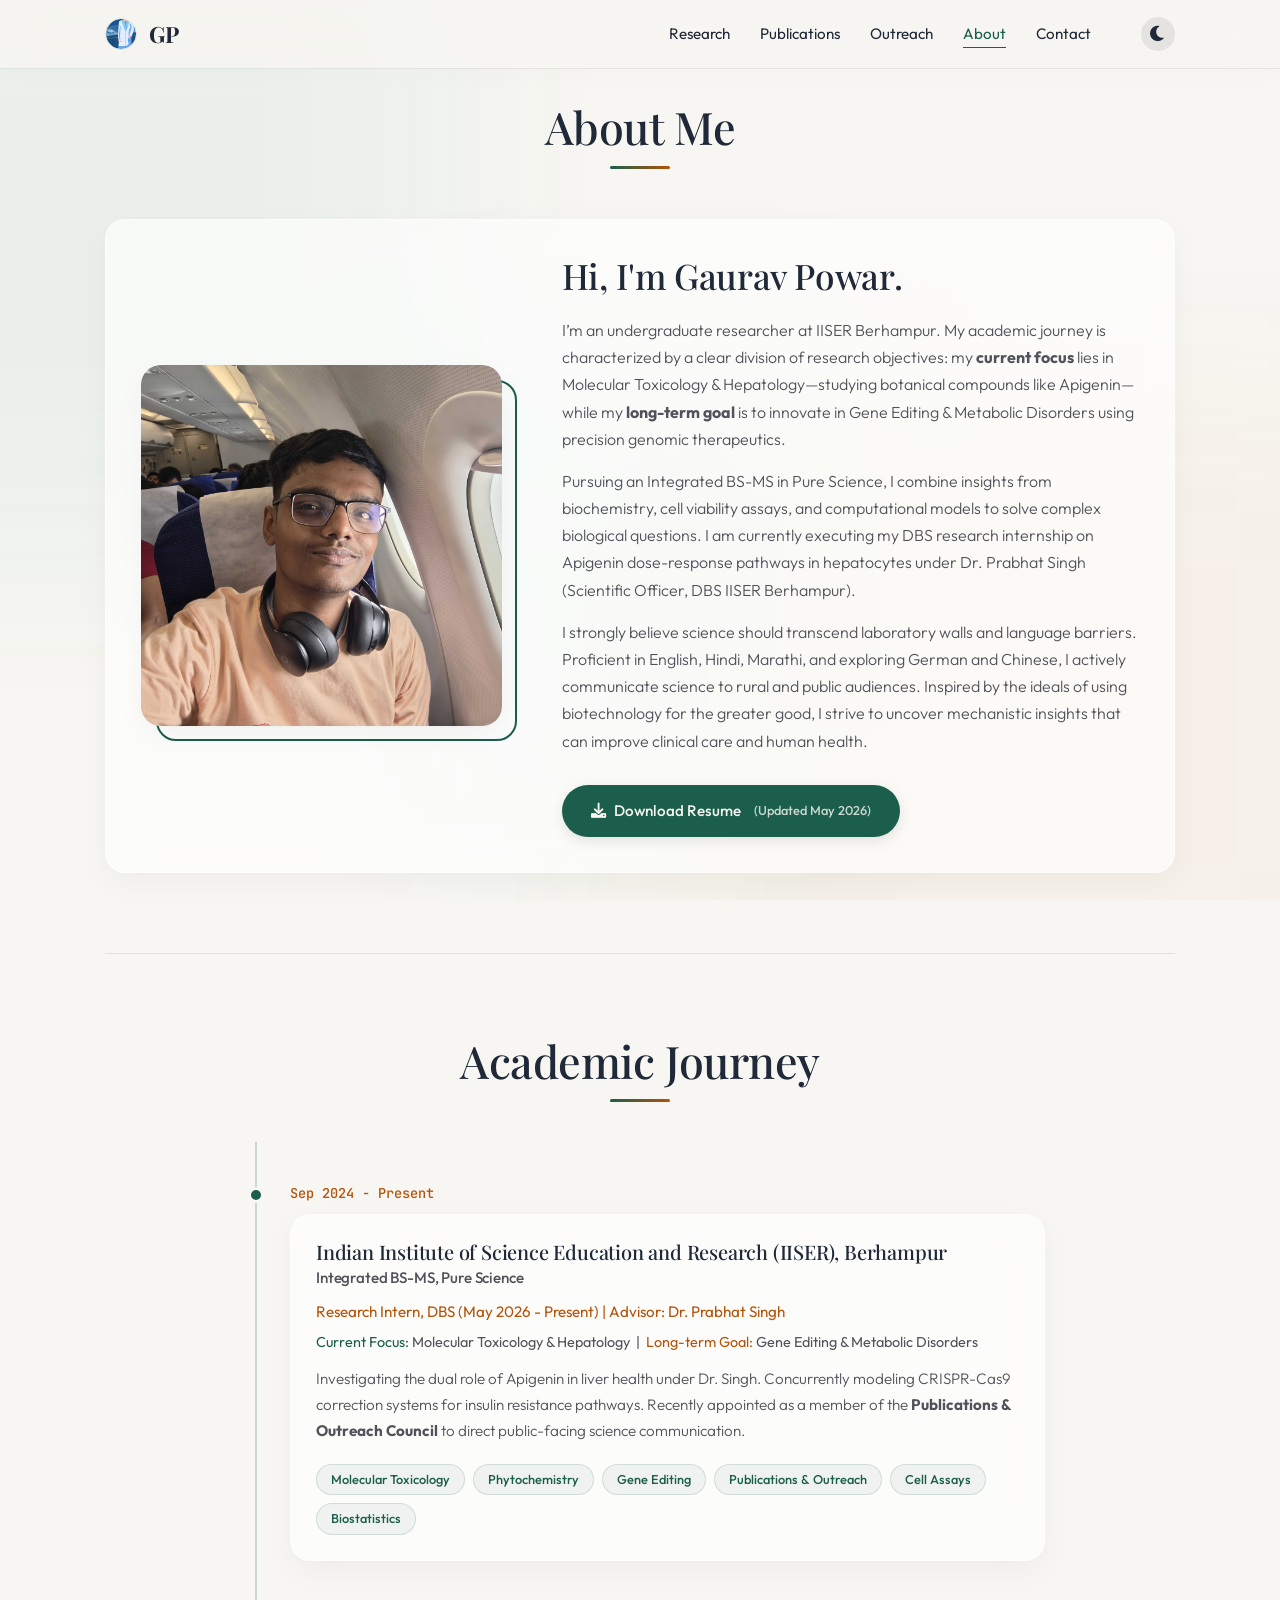
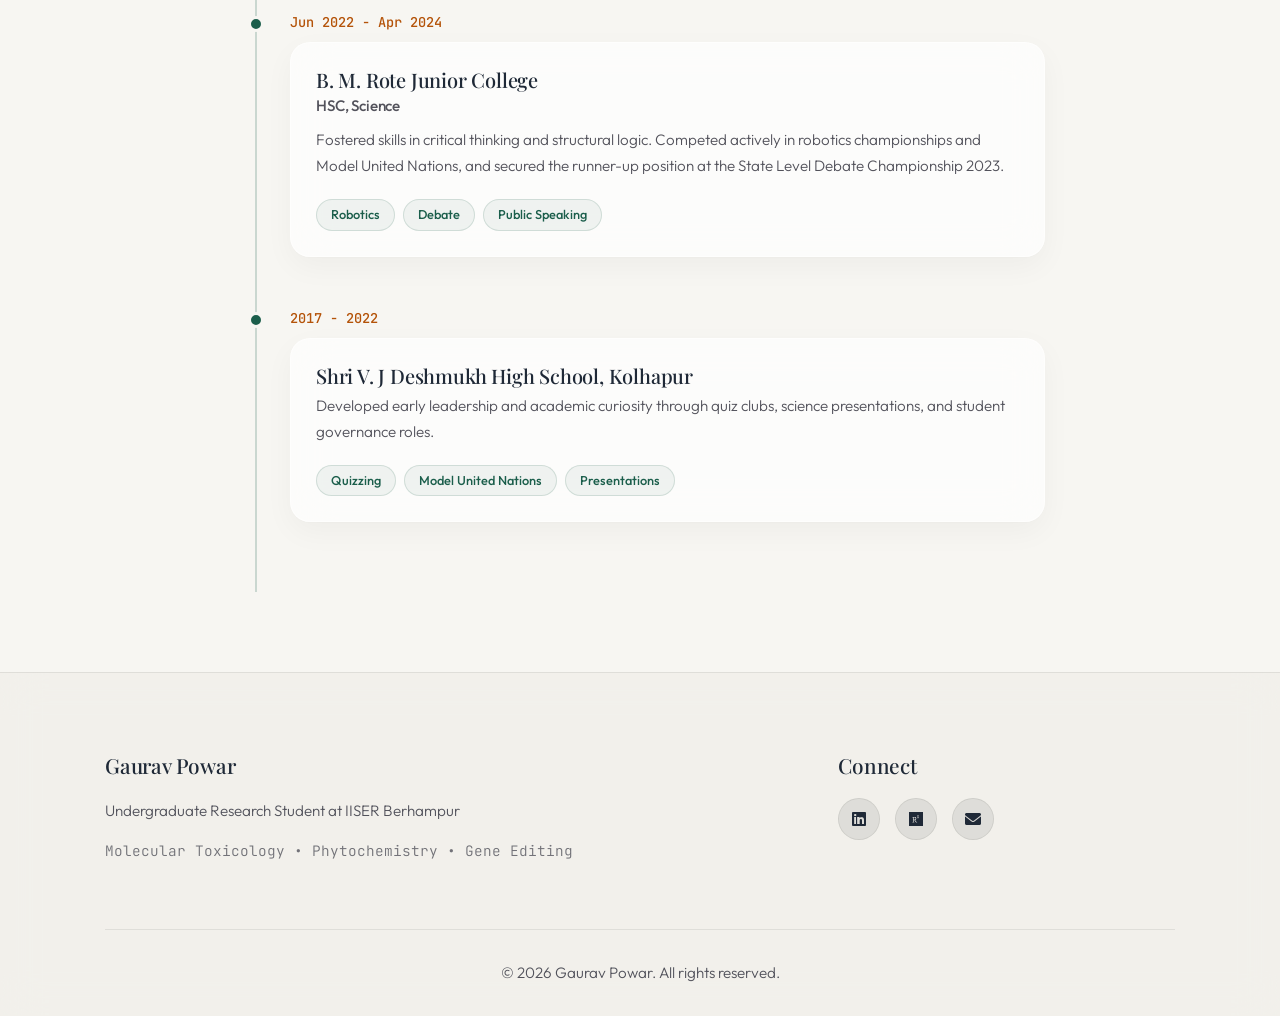
==== about.html @ 56e64899 "Initial commit: Rebranded portfolio website with Molecular Toxicology & Gene Editing focus" ====
<!DOCTYPE html>
<html lang="en">
<head>
    <meta charset="UTF-8">
    <meta name="viewport" content="width=device-width, initial-scale=1.0">
    <title>About | Gaurav Powar</title>
    <link rel="stylesheet" href="css/style.css">
    <link rel="icon" href="img/favicon.png" type="image/png">
    <link rel="stylesheet" href="https://cdnjs.cloudflare.com/ajax/libs/font-awesome/6.0.0/css/all.min.css">
</head>
<body>
    <!-- Background Mesh Gradient -->
    <div class="bg-mesh">
        <div class="blob"></div>
    </div>

    <div id="navbar-placeholder"></div>

    <section class="about-section">
        <div class="container">
            <h1 class="page-title">About Me</h1>
            
            <div class="about-content glass-card">
                <div class="about-image">
                    <img src="img/profile.jpg" alt="Gaurav Powar">
                </div>
                <div class="about-text">
                    <h2>Hi, I'm Gaurav Powar.</h2>
                    <p>I’m an undergraduate researcher at IISER Berhampur. My academic journey is characterized by a clear division of research objectives: my <strong>current focus</strong> lies in Molecular Toxicology &amp; Hepatology—studying botanical compounds like Apigenin—while my <strong>long-term goal</strong> is to innovate in Gene Editing &amp; Metabolic Disorders using precision genomic therapeutics.</p>
                    
                    <p>Pursuing an Integrated BS-MS in Pure Science, I combine insights from biochemistry, cell viability assays, and computational models to solve complex biological questions. I am currently executing my DBS research internship on Apigenin dose-response pathways in hepatocytes under Dr. Prabhat Singh (Scientific Officer, DBS IISER Berhampur).</p>

                    <p>I strongly believe science should transcend laboratory walls and language barriers. Proficient in English, Hindi, Marathi, and exploring German and Chinese, I actively communicate science to rural and public audiences. Inspired by the ideals of using biotechnology for the greater good, I strive to uncover mechanistic insights that can improve clinical care and human health.</p>

                    <div class="download-resume">
                        <a href="docs/CV.pdf" class="btn primary-btn" download><i class="fas fa-download"></i> Download Resume <span style="font-size: 0.8rem; opacity: 0.8; margin-left: 5px;">(Updated May 2026)</span></a>
                    </div>
                </div>
            </div>

            <div class="section-divider"></div>

            <div class="timeline-container">
                <h2 class="page-title" style="margin-bottom: 40px; border-bottom: none;">Academic Journey</h2>
                <div class="timeline">
                    <div class="timeline-item">
                        <div class="timeline-dot"></div>
                        <div class="timeline-date">Sep 2024 - Present</div>
                        <div class="timeline-content glass-card">
                            <h3>Indian Institute of Science Education and Research (IISER), Berhampur</h3>
                            <h4>Integrated BS-MS, Pure Science</h4>
                            <p style="font-weight: 400; color: var(--accent-color); margin-bottom: 5px;">Research Intern, DBS (May 2026 - Present) | Advisor: Dr. Prabhat Singh</p>
                            <p style="font-size: 0.9rem; margin-bottom: 12px; font-weight: 400; color: var(--text-light);">
                                <span style="color: var(--primary-color);">Current Focus:</span> Molecular Toxicology &amp; Hepatology &nbsp;|&nbsp; 
                                <span style="color: var(--accent-color);">Long-term Goal:</span> Gene Editing &amp; Metabolic Disorders
                            </p>
                            <p>Investigating the dual role of Apigenin in liver health under Dr. Singh. Concurrently modeling CRISPR-Cas9 correction systems for insulin resistance pathways. Recently appointed as a member of the <strong>Publications &amp; Outreach Council</strong> to direct public-facing science communication.</p>
                            <div class="skills-tags">
                                <span>Molecular Toxicology</span>
                                <span>Phytochemistry</span>
                                <span>Gene Editing</span>
                                <span>Publications &amp; Outreach</span>
                                <span>Cell Assays</span>
                                <span>Biostatistics</span>
                            </div>
                        </div>
                    </div>
                    
                    <div class="timeline-item">
                        <div class="timeline-dot"></div>
                        <div class="timeline-date">Jun 2022 - Apr 2024</div>
                        <div class="timeline-content glass-card">
                            <h3>B. M. Rote Junior College</h3>
                            <h4>HSC, Science</h4>
                            <p>Fostered skills in critical thinking and structural logic. Competed actively in robotics championships and Model United Nations, and secured the runner-up position at the State Level Debate Championship 2023.</p>
                            <div class="skills-tags">
                                <span>Robotics</span>
                                <span>Debate</span>
                                <span>Public Speaking</span>
                            </div>
                        </div>
                    </div>
                    
                    <div class="timeline-item">
                        <div class="timeline-dot"></div>
                        <div class="timeline-date">2017 - 2022</div>
                        <div class="timeline-content glass-card">
                            <h3>Shri V. J Deshmukh High School, Kolhapur</h3>
                            <p>Developed early leadership and academic curiosity through quiz clubs, science presentations, and student governance roles.</p>
                            <div class="skills-tags">
                                <span>Quizzing</span>
                                <span>Model United Nations</span>
                                <span>Presentations</span>
                            </div>
                        </div>
                    </div>
                </div>
            </div>
        </div>
    </section>

    <div id="footer-placeholder"></div>
    <script src="js/script.js"></script>
</body>
</html>
---- css/style.css ----
/* 
  style.css - Complete Rebranded Stylesheet
  Theme: Bio-Mechanistic Glassmorphism
  Palette: Botanical Emerald Green & Cellular Copper/Amber
*/

@import url('https://fonts.googleapis.com/css2?family=Outfit:wght@300;400;500;600;700&family=Playfair+Display:ital,wght@0,400;0,500;0,600;0,700;1,400&family=JetBrains+Mono:wght@400;500&display=swap');

:root {
    /* 1. Global Typography */
    --font-sans: 'Outfit', sans-serif;
    --font-serif: 'Playfair Display', serif;
    --font-mono: 'JetBrains Mono', monospace;

    /* 2. Light Theme Variables (Default) */
    --bg-color: #f7f6f2;
    --text-color: #1f2937;
    --text-light: #52525b;
    --card-bg: rgba(255, 255, 255, 0.65);
    --card-border: rgba(255, 255, 255, 0.5);
    --header-bg: rgba(247, 246, 242, 0.8);
    --footer-bg: rgba(240, 238, 233, 0.7);
    --border-color: rgba(0, 0, 0, 0.08);
    --box-shadow: 0 10px 30px rgba(0, 0, 0, 0.04), 0 1px 3px rgba(0, 0, 0, 0.02);
    --box-shadow-hover: 0 20px 40px rgba(0, 0, 0, 0.08), 0 1px 5px rgba(0, 0, 0, 0.03);
    
    /* Branding Colors (Botanical Sage/Emerald & Warm Amber/Copper) */
    --primary-color: #1b5e4b;       /* Forest Sage */
    --primary-light: #2c8c6f;       /* Light Emerald */
    --accent-color: #b45309;        /* Warm Copper/Amber */
    --accent-light: #d97706;        /* Bright Amber */
    
    --timeline-line: rgba(27, 94, 75, 0.2);
    --skill-tag-bg: rgba(27, 94, 75, 0.06);
    --skill-tag-text: #1b5e4b;
    --skill-tag-border: rgba(27, 94, 75, 0.15);

    /* Background Mesh Blobs */
    --mesh-color-1: rgba(44, 140, 111, 0.08);
    --mesh-color-2: rgba(217, 119, 6, 0.06);
    --mesh-color-3: rgba(6, 182, 212, 0.05);

    --transition-speed: 0.5s;
    --transition: all 0.4s cubic-bezier(0.25, 0.8, 0.25, 1);
}

[data-theme="dark"] {
    /* 3. Dark Theme Variables */
    --bg-color: #08090c;
    --text-color: #f3f4f6;
    --text-light: #a1a1aa;
    --card-bg: rgba(13, 16, 23, 0.65);
    --card-border: rgba(255, 255, 255, 0.05);
    --header-bg: rgba(8, 9, 12, 0.8);
    --footer-bg: rgba(5, 6, 8, 0.7);
    --border-color: rgba(255, 255, 255, 0.06);
    --box-shadow: 0 10px 40px rgba(0, 0, 0, 0.5), inset 0 1px 0 rgba(255, 255, 255, 0.03);
    --box-shadow-hover: 0 20px 50px rgba(0, 0, 0, 0.7), inset 0 1px 0 rgba(255, 255, 255, 0.05);

    /* Branding Colors */
    --primary-color: #56ab91;       /* Vibrant Emerald */
    --primary-light: #7cd3bd;       /* Pale Emerald */
    --accent-color: #f59e0b;        /* Bright Amber */
    --accent-light: #fcd34d;        /* Golden Honey */

    --timeline-line: rgba(86, 171, 145, 0.25);
    --skill-tag-bg: rgba(86, 171, 145, 0.12);
    --skill-tag-text: #7cd3bd;
    --skill-tag-border: rgba(86, 171, 145, 0.3);

    /* Background Mesh Blobs */
    --mesh-color-1: rgba(86, 171, 145, 0.14);
    --mesh-color-2: rgba(245, 158, 11, 0.09);
    --mesh-color-3: rgba(6, 182, 212, 0.07);
}

/* Reset and Global Styles */
* { 
    margin: 0; 
    padding: 0; 
    box-sizing: border-box; 
}

body { 
    font-family: var(--font-sans); 
    line-height: 1.7; 
    color: var(--text-color); 
    background-color: var(--bg-color); 
    transition: background-color var(--transition-speed) ease, color var(--transition-speed) ease;
    overflow-x: hidden;
    -webkit-font-smoothing: antialiased;
}

.container { 
    width: 90%; 
    max-width: 1100px; 
    margin: 0 auto; 
    padding: 0 15px; 
    position: relative;
    z-index: 10;
}

h1, h2, h3, h4, h5, h6 { 
    font-family: var(--font-serif);
    font-weight: 500; 
    line-height: 1.2; 
    margin-bottom: 15px; 
    color: var(--text-color);
    letter-spacing: -0.01em;
}

p { 
    margin-bottom: 15px; 
    color: var(--text-light); 
    font-weight: 300;
}

a { 
    text-decoration: none; 
    color: var(--primary-color); 
    transition: var(--transition); 
}

a:hover { 
    color: var(--accent-color); 
}

ul { 
    list-style: none; 
}

img { 
    max-width: 100%; 
    height: auto; 
    display: block; 
}

section { 
    padding: 100px 0 80px; 
    position: relative;
}

/* Background Mesh Gradients */
.bg-mesh {
    position: fixed;
    top: 0; 
    left: 0; 
    right: 0; 
    bottom: 0;
    z-index: 1;
    overflow: hidden;
    pointer-events: none;
}

.bg-mesh::before, .bg-mesh::after, .bg-mesh .blob {
    content: '';
    position: absolute;
    filter: blur(100px);
    opacity: 0.7;
    animation: floatBlobs 24s infinite ease-in-out alternate;
    transition: background-color var(--transition-speed) ease;
}

.bg-mesh::before {
    top: -10%; 
    left: -15%;
    width: 50vw; 
    height: 50vw;
    background: var(--mesh-color-1);
    animation-delay: 0s;
}

.bg-mesh::after {
    bottom: -15%; 
    right: -10%;
    width: 60vw; 
    height: 50vw;
    background: var(--mesh-color-2);
    animation-delay: -6s;
}

.bg-mesh .blob {
    top: 35%; 
    left: 30%;
    width: 40vw; 
    height: 40vw;
    background: var(--mesh-color-3);
    animation-delay: -12s;
}

@keyframes floatBlobs {
    0% { transform: translate(0, 0) scale(1); }
    33% { transform: translate(6%, 12%) scale(1.15); }
    66% { transform: translate(-6%, 6%) scale(0.9); }
    100% { transform: translate(0, -12%) scale(1); }
}

/* Glassmorphism Cards */
.glass-card {
    background: var(--card-bg);
    backdrop-filter: blur(20px);
    -webkit-backdrop-filter: blur(20px);
    border: 1px solid var(--card-border);
    border-radius: 20px;
    box-shadow: var(--box-shadow);
    transition: var(--transition);
    padding: 35px;
    position: relative;
    overflow: hidden;
}

.glass-card:hover {
    transform: translateY(-5px);
    box-shadow: var(--box-shadow-hover);
    border-color: rgba(var(--primary-color), 0.2);
}

/* Buttons */
.btn { 
    display: inline-flex; 
    align-items: center;
    gap: 8px;
    padding: 12px 28px; 
    border-radius: 30px; 
    font-family: var(--font-sans);
    font-weight: 500; 
    font-size: 0.95rem;
    text-align: center; 
    cursor: pointer; 
    transition: var(--transition); 
    border: 1px solid transparent; 
}

.primary-btn { 
    background-color: var(--primary-color); 
    color: var(--bg-color) !important; 
    box-shadow: 0 4px 14px rgba(0, 0, 0, 0.1);
}

.primary-btn:hover { 
    background-color: var(--primary-light); 
    transform: translateY(-2px);
    box-shadow: 0 6px 20px rgba(0, 0, 0, 0.15);
}

.secondary-btn { 
    background-color: transparent; 
    border: 1.5px solid var(--primary-color); 
    color: var(--primary-color) !important; 
}

.secondary-btn:hover { 
    background-color: var(--primary-color); 
    color: var(--bg-color) !important; 
    transform: translateY(-2px);
}

/* Page Titles */
.page-title { 
    font-size: 2.8rem; 
    text-align: center; 
    margin-bottom: 50px; 
    position: relative; 
    padding-bottom: 15px; 
    font-family: var(--font-serif);
}

.page-title::after { 
    content: ''; 
    position: absolute; 
    width: 60px; 
    height: 3px; 
    background: linear-gradient(90deg, var(--primary-color), var(--accent-color)); 
    bottom: 0; 
    left: 50%; 
    transform: translateX(-50%); 
    border-radius: 3px;
}

/* Navbar */
.navbar { 
    position: fixed; 
    top: 0; 
    left: 0; 
    width: 100%; 
    background: var(--header-bg); 
    backdrop-filter: blur(20px);
    -webkit-backdrop-filter: blur(20px);
    border-bottom: 1px solid var(--border-color);
    box-shadow: 0 4px 30px rgba(0, 0, 0, 0.02); 
    z-index: 1000; 
    padding: 15px 0; 
    transition: background-color var(--transition-speed) ease, border-color var(--transition-speed) ease; 
}

.navbar .container { 
    display: flex; 
    justify-content: space-between; 
    align-items: center; 
}

.logo { 
    font-size: 1.4rem; 
    font-weight: 700; 
    font-family: var(--font-serif);
}

.logo a { 
    display: flex; 
    align-items: center; 
    gap: 12px; 
    color: var(--text-color); 
}

.logo img { 
    height: 32px; 
    width: auto; 
    border-radius: 50%; 
    border: 1px solid var(--border-color);
}

.nav-menu { 
    display: flex; 
    align-items: center; 
}

.nav-menu li { 
    margin-left: 30px; 
}

.nav-menu a { 
    color: var(--text-color); 
    font-weight: 400; 
    font-size: 0.95rem;
    position: relative; 
    padding: 5px 0;
}

.nav-menu a::after {
    content: '';
    position: absolute;
    width: 0;
    height: 1.5px;
    bottom: 0;
    left: 0;
    background-color: var(--primary-color);
    transition: width 0.3s ease;
}

.nav-menu a.active, .nav-menu a:hover { 
    color: var(--primary-color); 
}

.nav-menu a.active::after, .nav-menu a:hover::after {
    width: 100%;
}

.nav-toggle { 
    display: none; 
    cursor: pointer; 
}

.nav-toggle span { 
    display: block; 
    width: 25px; 
    height: 2px; 
    background-color: var(--text-color); 
    margin: 5px 0; 
    transition: var(--transition); 
}

.theme-toggle-btn { 
    background: none; 
    border: none; 
    color: var(--text-color); 
    cursor: pointer; 
    font-size: 1.1rem; 
    margin-left: 20px; 
    padding: 8px; 
    border-radius: 50%;
    background-color: var(--border-color);
    transition: var(--transition); 
    display: flex; 
    align-items: center; 
    justify-content: center; 
}

.theme-toggle-btn:hover { 
    color: var(--primary-color); 
    transform: rotate(15deg) scale(1.1); 
    background-color: rgba(255, 255, 255, 0.15);
}

/* Hero Section */
.hero { 
    height: 100vh; 
    display: flex; 
    align-items: center; 
    position: relative;
    padding-top: 80px;
}

.hero-content {
    max-width: 800px;
    margin: 0 auto;
    text-align: center;
}

.hero-tag {
    font-family: var(--font-mono);
    text-transform: uppercase; 
    letter-spacing: 0.15em; 
    margin-bottom: 20px; 
    font-size: 0.85rem;
    font-weight: 500;
    color: var(--primary-color);
    background: var(--skill-tag-bg);
    padding: 6px 16px;
    border-radius: 20px;
    display: inline-block;
    border: 1px solid var(--skill-tag-border);
}

.hero h1 { 
    font-size: 4.2rem; 
    margin-bottom: 15px; 
    font-weight: 600;
    letter-spacing: -0.03em;
    background: linear-gradient(135deg, var(--text-color) 40%, var(--primary-color));
    -webkit-background-clip: text;
    -webkit-text-fill-color: transparent;
}

.hero h2 { 
    font-size: 1.8rem; 
    margin-bottom: 25px; 
    font-family: var(--font-sans);
    color: var(--accent-color); 
    font-weight: 400;
}

.hero p { 
    font-size: 1.15rem; 
    margin-bottom: 35px; 
    max-width: 650px; 
    margin-left: auto; 
    margin-right: auto; 
    color: var(--text-light); 
}

.hero-buttons {
    display: flex;
    justify-content: center;
    gap: 15px;
}

/* Highlights cards on home */
.highlights {
    padding-top: 40px;
}

.cards { 
    display: grid; 
    grid-template-columns: repeat(auto-fit, minmax(300px, 1fr)); 
    gap: 30px; 
    margin-top: 40px; 
}

.card { 
    text-align: center; 
}

.card i { 
    font-size: 2.3rem; 
    color: var(--primary-color); 
    margin-bottom: 20px; 
    transition: var(--transition);
}

.card:hover i {
    color: var(--accent-color);
    transform: scale(1.1);
}

.card h3 { 
    font-size: 1.4rem; 
    margin-bottom: 15px; 
}

.card p { 
    font-size: 0.95rem;
    margin-bottom: 20px;
}

/* About Section & Timelines */
.about-content { 
    display: grid; 
    grid-template-columns: 1fr 1.6fr; 
    gap: 60px; 
    align-items: center; 
}

.about-image {
    position: relative;
}

.about-image::before {
    content: '';
    position: absolute;
    top: 15px;
    left: 15px;
    right: -15px;
    bottom: -15px;
    border: 2.5px solid var(--primary-color);
    border-radius: 20px;
    z-index: 1;
    transition: var(--transition);
}

.about-image:hover::before {
    transform: translate(-5px, -5px);
    border-color: var(--accent-color);
}

.about-image img { 
    border-radius: 20px; 
    box-shadow: var(--box-shadow); 
    position: relative;
    z-index: 2;
}

.about-text h2 {
    font-size: 2.2rem;
    margin-bottom: 20px;
}

.download-resume {
    margin-top: 30px;
}

.section-divider { 
    width: 100%; 
    height: 1px; 
    background-color: var(--border-color); 
    margin: 80px 0; 
}

.timeline-container { 
    max-width: 850px; 
    margin: 0 auto; 
}

.timeline { 
    position: relative; 
    padding: 30px 0; 
}

.timeline::before { 
    content: ''; 
    position: absolute; 
    width: 2px; 
    background-color: var(--timeline-line); 
    top: 0; 
    bottom: 0; 
    left: 40px; 
}

.timeline-item { 
    padding: 10px 20px 20px 75px; 
    position: relative; 
    width: 100%; 
    margin-bottom: 20px; 
}

.timeline-dot { 
    position: absolute; 
    width: 16px; 
    height: 16px; 
    background-color: var(--primary-color); 
    border: 3px solid var(--bg-color);
    border-radius: 50%; 
    left: 33px; 
    top: 15px; 
    z-index: 2; 
    transition: var(--transition);
}

.timeline-item:hover .timeline-dot {
    background-color: var(--accent-color);
    transform: scale(1.2);
}

.timeline-date { 
    font-family: var(--font-mono);
    font-size: 0.85rem;
    font-weight: 500; 
    color: var(--accent-color); 
    margin-bottom: 8px; 
}

.timeline-content { 
    padding: 25px; 
}

.timeline-content h3 {
    font-size: 1.25rem;
    margin-bottom: 5px;
}

.timeline-content h4 {
    font-family: var(--font-sans);
    font-size: 0.95rem;
    color: var(--text-light);
    margin-bottom: 12px;
    font-weight: 500;
}

.timeline-content p { 
    font-size: 0.95rem;
    margin-bottom: 15px; 
}

/* Experience Block (Research page) */
.experience-item { 
    margin-bottom: 35px; 
}

.experience-header { 
    display: flex; 
    justify-content: space-between; 
    align-items: flex-start; 
    margin-bottom: 8px; 
}

.experience-header h3 {
    font-size: 1.35rem;
    margin-bottom: 0;
}

.experience-date { 
    font-family: var(--font-mono);
    font-size: 0.85rem; 
    color: var(--accent-color);
    background-color: rgba(217, 119, 6, 0.08);
    padding: 4px 12px;
    border-radius: 15px;
    font-weight: 500;
}

.experience-item h4 {
    font-family: var(--font-sans);
    font-size: 1rem;
    font-weight: 500;
    color: var(--primary-color);
    margin-bottom: 15px;
}

.experience-item p {
    font-size: 0.98rem;
}

.skills-tags { 
    display: flex; 
    flex-wrap: wrap; 
    margin-top: 20px; 
    gap: 8px; 
}

.skills-tags span { 
    background-color: var(--skill-tag-bg); 
    color: var(--skill-tag-text); 
    border: 1px solid var(--skill-tag-border);
    padding: 4px 14px; 
    border-radius: 30px; 
    font-size: 0.8rem; 
    font-weight: 500; 
    font-family: var(--font-sans);
}

/* Publications flex layout */
.projects-grid { 
    display: flex; 
    flex-direction: column; 
    gap: 35px; 
    max-width: 1000px; 
    margin: 0 auto; 
}

.project-card { 
    display: flex; 
    flex-direction: row; 
    overflow: hidden; 
    padding: 0;
}

.project-image { 
    flex: 0 0 35%; 
    position: relative; 
    min-height: 200px;
}

.project-image img { 
    width: 100%; 
    height: 100%; 
    object-fit: cover; 
    position: absolute; 
    top: 0; 
    left: 0; 
    transition: var(--transition);
}

.project-card:hover .project-image img {
    transform: scale(1.04);
}

.project-content { 
    flex: 1; 
    padding: 35px; 
    display: flex; 
    flex-direction: column; 
    justify-content: center; 
}

.project-period { 
    font-family: var(--font-mono);
    color: var(--accent-color); 
    font-size: 0.85rem; 
    font-weight: 500; 
    margin-bottom: 10px; 
}

.project-content h3 {
    font-size: 1.45rem;
    margin-bottom: 12px;
}

.project-content p {
    font-size: 0.95rem;
    margin-bottom: 20px;
}

/* Contact Details & Form */
.contact-content { 
    display: grid; 
    grid-template-columns: 1fr 1.2fr; 
    gap: 60px; 
    margin-top: 40px; 
}

.contact-info h2, .contact-form h2 {
    font-size: 1.8rem;
    margin-bottom: 25px;
}

.contact-details {
    margin-bottom: 35px;
}

.contact-item { 
    display: flex; 
    align-items: flex-start; 
    gap: 20px; 
    margin-bottom: 30px; 
}

.contact-item i { 
    font-size: 1.3rem; 
    color: var(--primary-color); 
    margin-top: 5px; 
    width: 20px;
    text-align: center;
}

.contact-item h3 { 
    margin-bottom: 5px; 
    font-size: 1.1rem; 
    font-family: var(--font-sans);
    font-weight: 500;
}

.contact-item p {
    margin-bottom: 0;
    font-size: 0.95rem;
}

.contact-info .social-links { 
    display: flex; 
    gap: 15px; 
}

.contact-info .social-links a { 
    width: 44px; 
    height: 44px; 
    background-color: var(--border-color); 
    border-radius: 50%; 
    display: flex; 
    align-items: center; 
    justify-content: center; 
    color: var(--text-color); 
    transition: var(--transition); 
    border: 1px solid var(--border-color);
}

.contact-info .social-links a:hover { 
    background-color: var(--primary-color); 
    color: var(--bg-color);
    transform: translateY(-3px);
    box-shadow: 0 5px 15px rgba(0,0,0,0.1);
}

.google-form-container {
    border-radius: 15px;
    overflow: hidden;
    border: 1px solid var(--border-color);
    box-shadow: var(--box-shadow);
}

/* Footer styling */
footer { 
    background: var(--footer-bg); 
    backdrop-filter: blur(20px);
    -webkit-backdrop-filter: blur(20px);
    color: var(--text-color); 
    padding: 80px 0 30px; 
    border-top: 1px solid var(--border-color);
    transition: background-color var(--transition-speed) ease, border-color var(--transition-speed) ease; 
}

footer h3 { 
    font-size: 1.3rem;
    font-family: var(--font-serif);
    margin-bottom: 20px;
}

footer p {
    font-size: 0.95rem;
}

.footer-content { 
    display: grid; 
    grid-template-columns: 2fr 1fr; 
    gap: 60px; 
    margin-bottom: 50px; 
}

.social-links { 
    display: flex; 
    gap: 15px; 
}

.social-links a { 
    width: 42px; 
    height: 42px; 
    background-color: var(--border-color); 
    border-radius: 50%; 
    display: flex; 
    align-items: center; 
    justify-content: center; 
    color: var(--text-color); 
    transition: var(--transition); 
    border: 1px solid var(--border-color);
}

.social-links a:hover { 
    background-color: var(--primary-color); 
    color: var(--bg-color);
    transform: translateY(-3px);
}

.copyright { 
    text-align: center; 
    padding-top: 30px; 
    border-top: 1px solid var(--border-color); 
    font-size: 0.88rem; 
    color: var(--text-light);
}

.copyright p {
    margin-bottom: 0;
    color: var(--text-light);
}

/* Responsive Rules */
@media (max-width: 992px) {
    .about-content, .contact-content { 
        grid-template-columns: 1fr; 
        gap: 40px;
    }
    .hero h1 {
        font-size: 3.2rem;
    }
}

@media (max-width: 768px) {
    section {
        padding: 80px 0 60px;
    }
    .navbar {
        padding: 10px 0;
    }
    .nav-menu { 
        position: absolute; 
        top: 68px; 
        left: 0; 
        right: 0; 
        background-color: var(--bg-color); 
        border-bottom: 1px solid var(--border-color);
        flex-direction: column; 
        align-items: center; 
        padding: 30px 0; 
        box-shadow: 0 10px 30px rgba(0,0,0,0.05); 
        display: none; 
        z-index: 999;
    }
    
    .nav-menu.active { 
        display: flex; 
    }
    
    .nav-menu li {
        margin: 15px 0;
        margin-left: 0;
    }
    
    .nav-toggle { 
        display: block; 
    }

    .nav-toggle.active span:nth-child(1) {
        transform: translateY(7px) rotate(45deg);
    }
    .nav-toggle.active span:nth-child(2) {
        opacity: 0;
    }
    .nav-toggle.active span:nth-child(3) {
        transform: translateY(-7px) rotate(-45deg);
    }
    
    .hero {
        height: auto;
        min-height: 80vh;
        padding-top: 120px;
        padding-bottom: 40px;
    }
    .hero h1 { 
        font-size: 2.5rem; 
    }
    .hero h2 { 
        font-size: 1.4rem; 
    }
    .hero p {
        font-size: 1rem;
    }
    .hero-buttons {
        flex-direction: column;
        align-items: center;
        gap: 12px;
    }
    .hero-buttons .btn {
        width: 100%;
        max-width: 280px;
    }
    .footer-content { 
        grid-template-columns: 1fr; 
        gap: 40px;
    }
    .timeline::before { 
        left: 20px; 
    }
    .timeline-item { 
        padding-left: 50px; 
    }
    .timeline-dot { 
        left: 13px; 
    }
    .project-card { 
        flex-direction: column; 
    }
    .project-image { 
        flex: none; 
        height: 220px; 
        width: 100%; 
    }
    .project-image img { 
        position: relative; 
    }
    .theme-toggle-btn { 
        margin-left: 0; 
        margin-top: 15px; 
    }
}
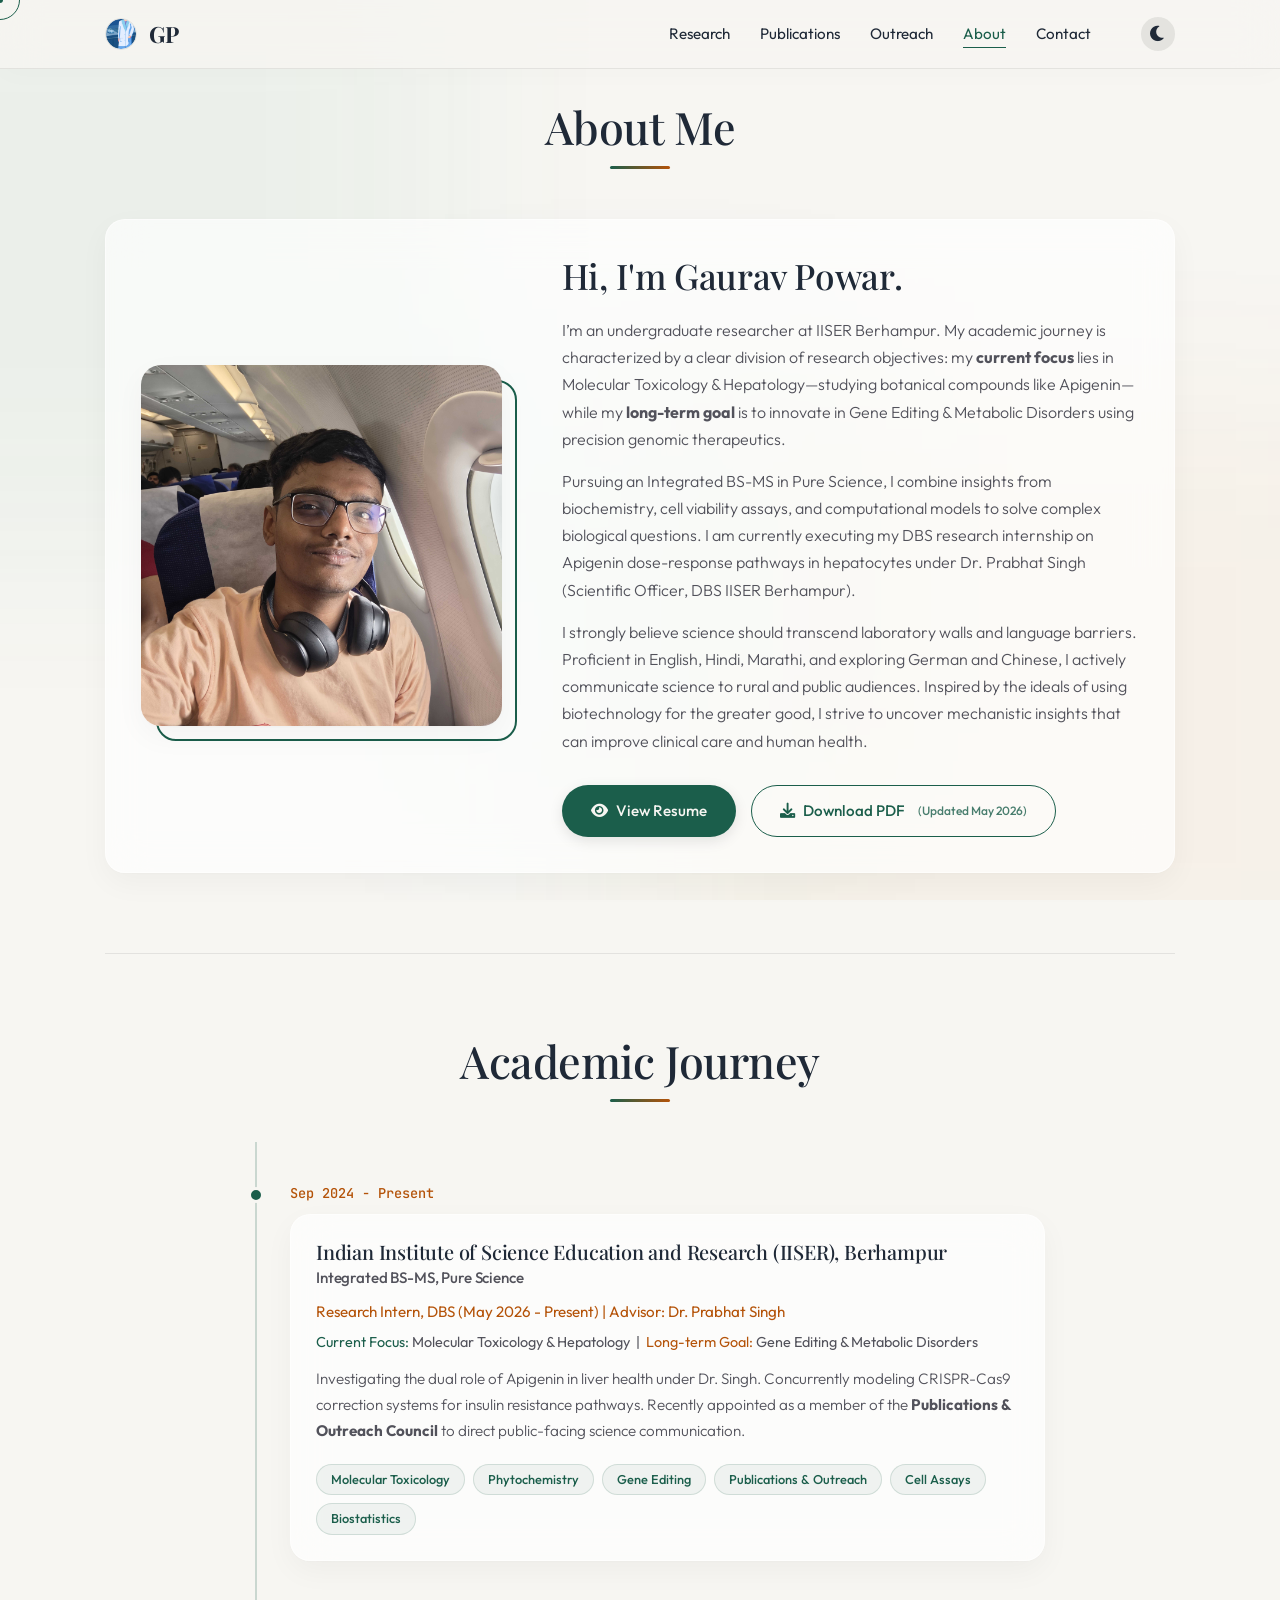
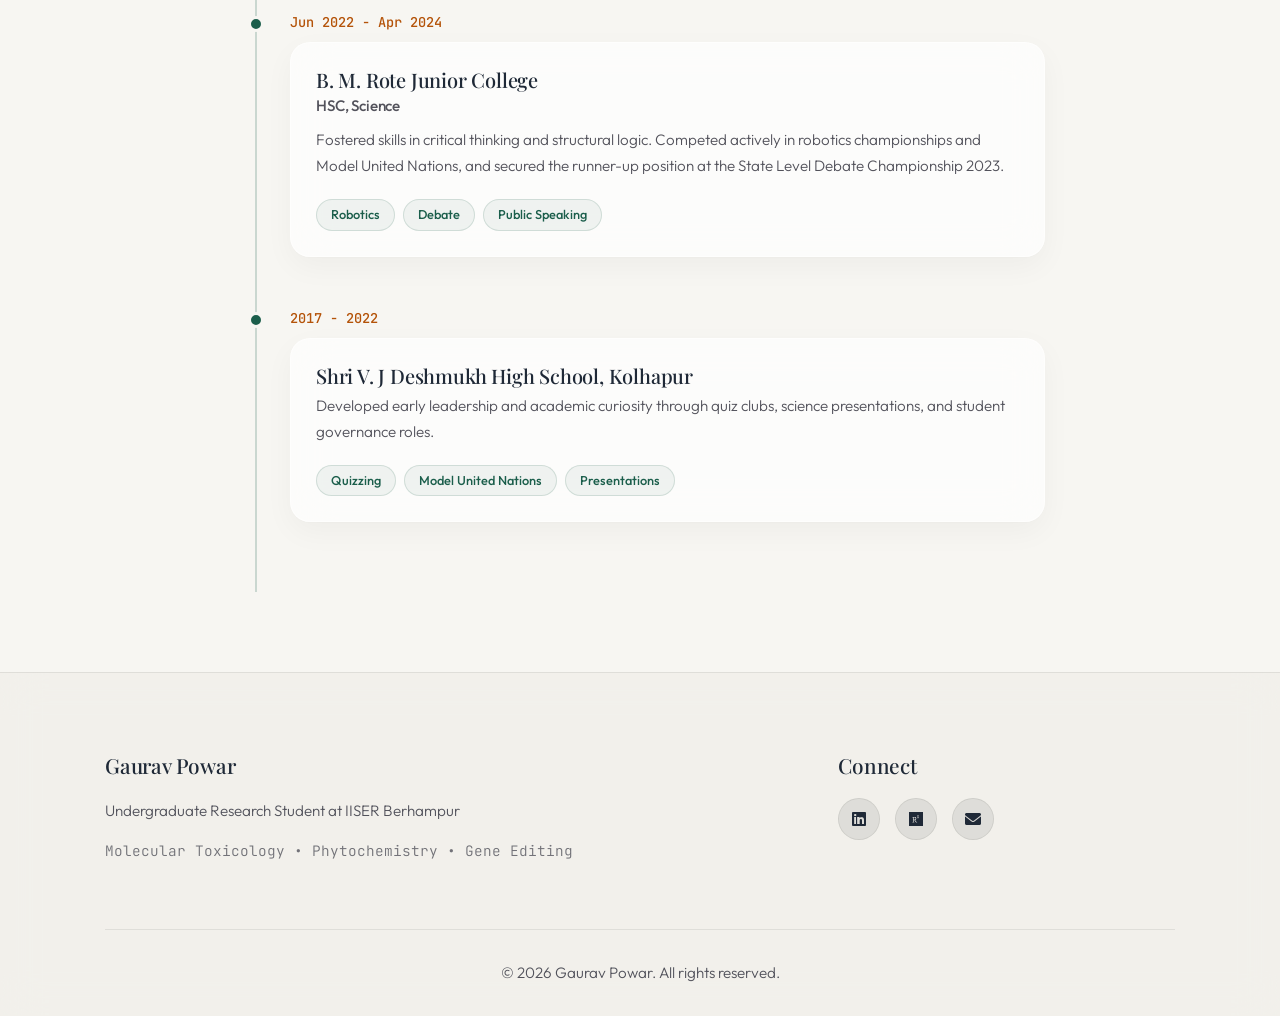
==== commit 63e59d11: "feat: Split resume button into explicit View Resume and Download PDF options" ====
--- a/about.html
+++ b/about.html
@@ -32,8 +32,9 @@
 
                     <p>I strongly believe science should transcend laboratory walls and language barriers. Proficient in English, Hindi, Marathi, and exploring German and Chinese, I actively communicate science to rural and public audiences. Inspired by the ideals of using biotechnology for the greater good, I strive to uncover mechanistic insights that can improve clinical care and human health.</p>
 
-                    <div class="download-resume">
-                        <a href="docs/CV.pdf" class="btn primary-btn" download><i class="fas fa-download"></i> Download Resume <span style="font-size: 0.8rem; opacity: 0.8; margin-left: 5px;">(Updated May 2026)</span></a>
+                    <div class="download-resume" style="display: flex; gap: 15px; flex-wrap: wrap;">
+                        <a href="docs/CV.pdf" class="btn primary-btn"><i class="fas fa-eye"></i> View Resume</a>
+                        <a href="docs/CV.pdf" class="btn secondary-btn" download><i class="fas fa-download"></i> Download PDF <span style="font-size: 0.75rem; opacity: 0.8; margin-left: 5px;">(Updated May 2026)</span></a>
                     </div>
                 </div>
             </div>
--- a/css/style.css
+++ b/css/style.css
@@ -988,4 +988,184 @@
         margin-left: 0; 
         margin-top: 15px; 
     }
+}
+
+/* ==========================================================================
+   Custom Cursor Styling (Premium Desktop Only)
+   ========================================================================== */
+.custom-cursor-dot, .custom-cursor-outline {
+    display: none;
+}
+
+@media (hover: hover) and (pointer: fine) {
+    body, a, button, select, input, textarea, .pill, .control-dot, .btn, .timeline-item, .card {
+        cursor: none !important;
+    }
+    
+    .custom-cursor-dot, .custom-cursor-outline {
+        position: fixed;
+        pointer-events: none;
+        z-index: 999999;
+        border-radius: 50%;
+        display: block;
+        transition: width 0.25s cubic-bezier(0.25, 0.8, 0.25, 1), 
+                    height 0.25s cubic-bezier(0.25, 0.8, 0.25, 1), 
+                    top 0.25s cubic-bezier(0.25, 0.8, 0.25, 1), 
+                    left 0.25s cubic-bezier(0.25, 0.8, 0.25, 1), 
+                    background-color 0.25s ease, 
+                    border-color 0.25s ease;
+    }
+    
+    .custom-cursor-dot {
+        width: 6px;
+        height: 6px;
+        top: -3px;
+        left: -3px;
+        background-color: var(--primary-color);
+    }
+    
+    .custom-cursor-outline {
+        width: 40px;
+        height: 40px;
+        top: -20px;
+        left: -20px;
+        border: 1px solid var(--primary-color);
+        background-color: transparent;
+    }
+    
+    .custom-cursor-dot.hovering {
+        width: 0px;
+        height: 0px;
+        top: 0px;
+        left: 0px;
+    }
+    
+    .custom-cursor-outline.hovering {
+        width: 56px;
+        height: 56px;
+        top: -28px;
+        left: -28px;
+        border-color: var(--accent-color);
+        background-color: rgba(217, 119, 6, 0.08); /* Warm copper trail glow */
+        box-shadow: 0 0 15px rgba(217, 119, 6, 0.15);
+    }
+}
+
+/* ==========================================================================
+   Premium Glassmorphic PDF Modal Previewer
+   ========================================================================== */
+.pdf-modal {
+    position: fixed;
+    top: 0;
+    left: 0;
+    width: 100vw;
+    height: 100vh;
+    z-index: 1000000;
+    display: flex;
+    align-items: center;
+    justify-content: center;
+    animation: pdfFadeIn 0.3s ease forwards;
+}
+
+.pdf-modal-backdrop {
+    position: absolute;
+    top: 0;
+    left: 0;
+    width: 100%;
+    height: 100%;
+    background-color: rgba(8, 9, 12, 0.65);
+    backdrop-filter: blur(20px);
+    -webkit-backdrop-filter: blur(20px);
+}
+
+.pdf-modal-container {
+    position: relative;
+    z-index: 10;
+    width: 90%;
+    max-width: 1000px;
+    height: 85vh;
+    background: var(--card-bg);
+    border: 1px solid var(--card-border);
+    border-radius: 24px;
+    box-shadow: var(--box-shadow-hover);
+    display: flex;
+    flex-direction: column;
+    overflow: hidden;
+    animation: pdfSlideUp 0.35s cubic-bezier(0.25, 0.8, 0.25, 1) forwards;
+}
+
+.pdf-modal-header {
+    display: flex;
+    justify-content: space-between;
+    align-items: center;
+    padding: 16px 28px;
+    border-bottom: 1px solid var(--border-color);
+    background: rgba(255, 255, 255, 0.02);
+}
+
+.pdf-modal-header h3 {
+    margin-bottom: 0;
+    font-size: 1.25rem;
+    font-family: var(--font-sans);
+    font-weight: 500;
+    color: var(--text-color);
+}
+
+.pdf-modal-actions {
+    display: flex;
+    align-items: center;
+    gap: 15px;
+}
+
+.pdf-modal-close {
+    background: none;
+    border: none;
+    color: var(--text-color);
+    font-size: 2.2rem;
+    cursor: pointer;
+    line-height: 1;
+    transition: var(--transition);
+    display: flex;
+    align-items: center;
+    justify-content: center;
+    padding: 5px;
+}
+
+.pdf-modal-close:hover {
+    color: var(--accent-color);
+    transform: scale(1.1) rotate(90deg);
+}
+
+.pdf-modal-body {
+    flex: 1;
+    background-color: #525659; /* Standard reader background for PDF contrast */
+    position: relative;
+}
+
+.pdf-modal.closing {
+    animation: pdfFadeOut 0.3s ease forwards;
+}
+
+.pdf-modal.closing .pdf-modal-container {
+    animation: pdfSlideDownOut 0.3s cubic-bezier(0.25, 0.8, 0.25, 1) forwards;
+}
+
+@keyframes pdfSlideUp {
+    from { opacity: 0; transform: translateY(50px) scale(0.96); }
+    to { opacity: 1; transform: translateY(0) scale(1); }
+}
+
+@keyframes pdfSlideDownOut {
+    from { opacity: 1; transform: translateY(0) scale(1); }
+    to { opacity: 0; transform: translateY(50px) scale(0.96); }
+}
+
+@keyframes pdfFadeIn {
+    from { opacity: 0; }
+    to { opacity: 1; }
+}
+
+@keyframes pdfFadeOut {
+    from { opacity: 1; }
+    to { opacity: 0; }
 }
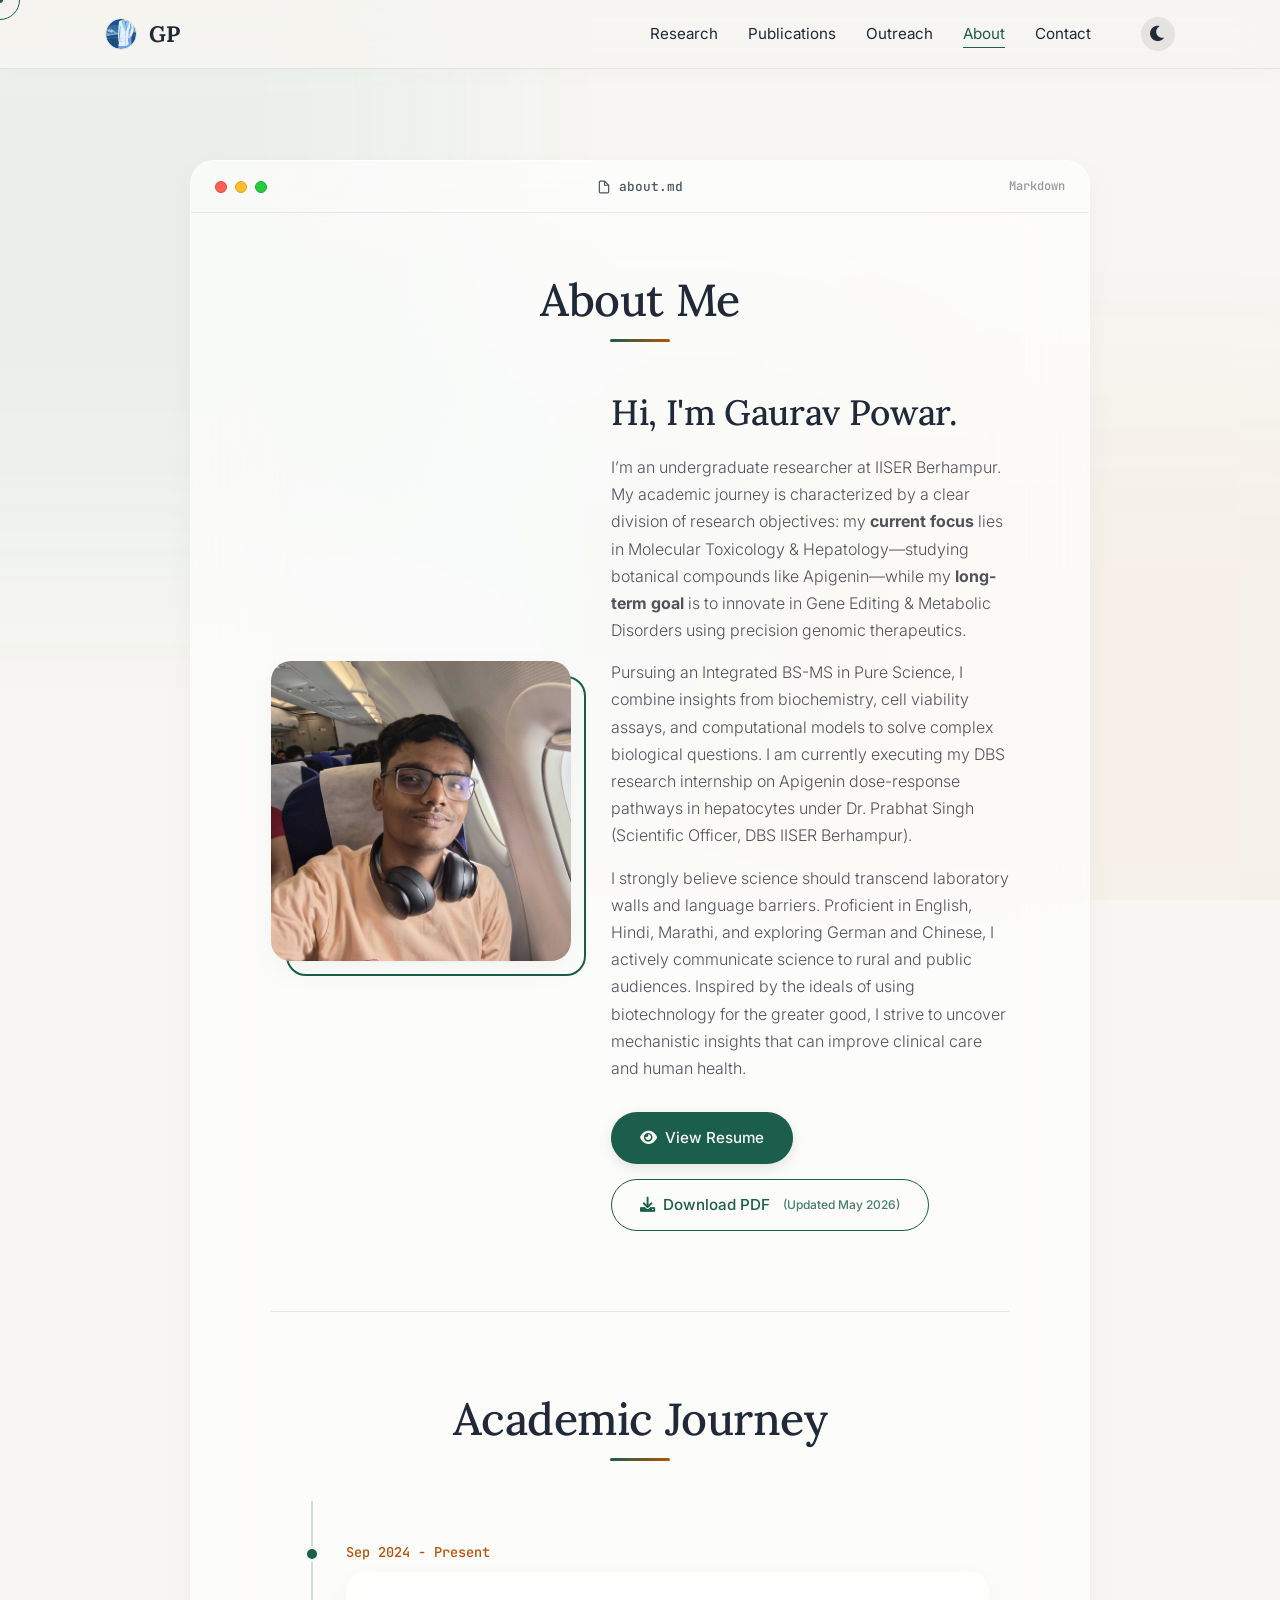
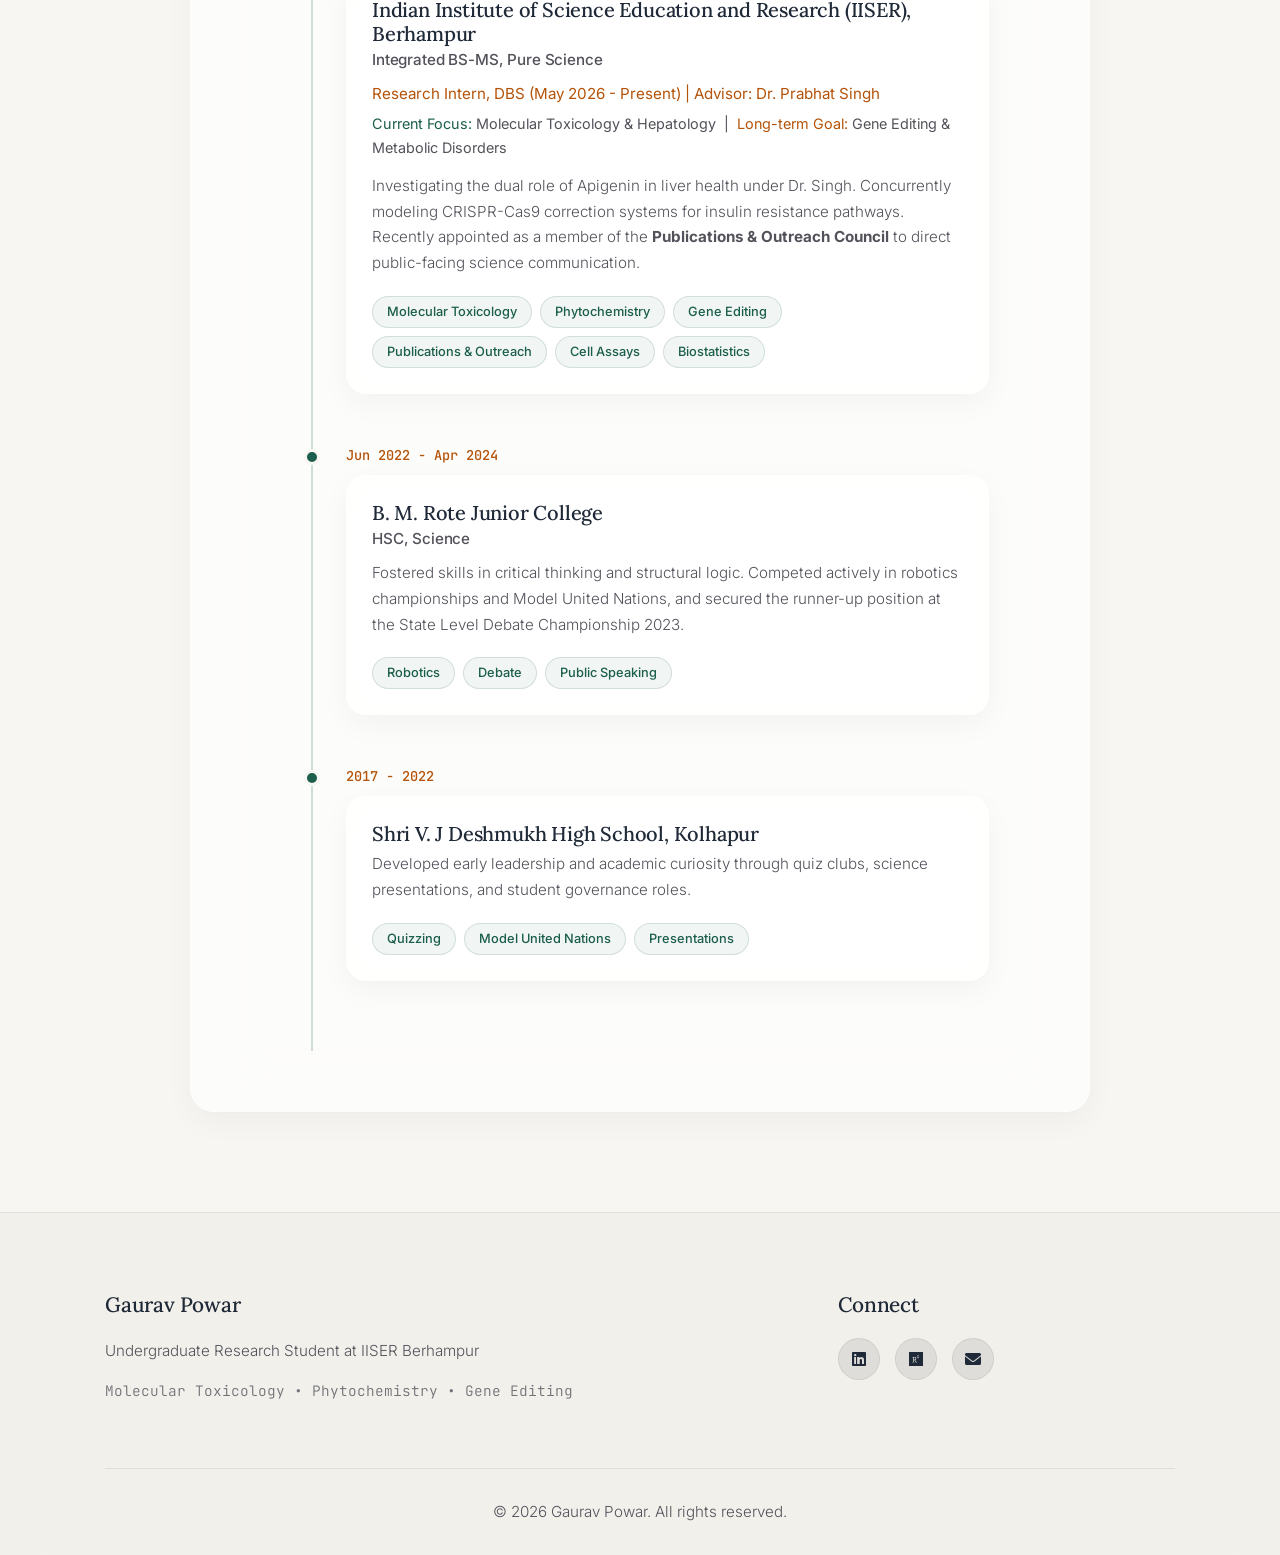
==== commit f3ed66c2: "style: Upgrade to professional editorial typography (Inter & Lora) and skin all pages in a cohesive " ====
--- a/about.html
+++ b/about.html
@@ -16,82 +16,105 @@
 
     <div id="navbar-placeholder"></div>
 
-    <section class="about-section">
+    <section style="padding: 120px 0 60px;">
         <div class="container">
-            <h1 class="page-title">About Me</h1>
-            
-            <div class="about-content glass-card">
-                <div class="about-image">
-                    <img src="img/profile.jpg" alt="Gaurav Powar">
-                </div>
-                <div class="about-text">
-                    <h2>Hi, I'm Gaurav Powar.</h2>
-                    <p>I’m an undergraduate researcher at IISER Berhampur. My academic journey is characterized by a clear division of research objectives: my <strong>current focus</strong> lies in Molecular Toxicology &amp; Hepatology—studying botanical compounds like Apigenin—while my <strong>long-term goal</strong> is to innovate in Gene Editing &amp; Metabolic Disorders using precision genomic therapeutics.</p>
-                    
-                    <p>Pursuing an Integrated BS-MS in Pure Science, I combine insights from biochemistry, cell viability assays, and computational models to solve complex biological questions. I am currently executing my DBS research internship on Apigenin dose-response pathways in hepatocytes under Dr. Prabhat Singh (Scientific Officer, DBS IISER Berhampur).</p>
-
-                    <p>I strongly believe science should transcend laboratory walls and language barriers. Proficient in English, Hindi, Marathi, and exploring German and Chinese, I actively communicate science to rural and public audiences. Inspired by the ideals of using biotechnology for the greater good, I strive to uncover mechanistic insights that can improve clinical care and human health.</p>
-
-                    <div class="download-resume" style="display: flex; gap: 15px; flex-wrap: wrap;">
-                        <a href="docs/CV.pdf" class="btn primary-btn"><i class="fas fa-eye"></i> View Resume</a>
-                        <a href="docs/CV.pdf" class="btn secondary-btn" download><i class="fas fa-download"></i> Download PDF <span style="font-size: 0.75rem; opacity: 0.8; margin-left: 5px;">(Updated May 2026)</span></a>
+            <div class="glass-window">
+                <!-- Toolbar -->
+                <div class="toolbar">
+                    <div class="window-controls">
+                        <div class="control-dot dot-close" onclick="window.location.href='index.html'"></div>
+                        <div class="control-dot dot-min"></div>
+                        <div class="control-dot dot-max"></div>
+                    </div>
+                    <div class="toolbar-center">
+                        <svg width="14" height="14" viewBox="0 0 24 24" fill="none" stroke="currentColor" stroke-width="2"><path d="M13 2H6a2 2 0 0 0-2 2v16a2 2 0 0 0 2 2h12a2 2 0 0 0 2-2V9z"></path><polyline points="13 2 13 9 20 9"></polyline></svg>
+                        about.md
+                    </div>
+                    <div class="toolbar-right">
+                        <span style="font-family: var(--font-mono); font-size: 0.75rem; opacity: 0.6;">Markdown</span>
                     </div>
                 </div>
-            </div>
 
-            <div class="section-divider"></div>
+                <!-- Window Content -->
+                <div class="window-content">
+                    <h1 class="page-title">About Me</h1>
+                    
+                    <div class="about-content" style="grid-template-columns: 1fr; gap: 40px; margin-bottom: 50px;">
+                        <div style="display: flex; gap: 40px; align-items: center; flex-wrap: wrap;">
+                            <div class="about-image" style="flex: 0 0 300px; max-width: 100%; margin: 0 auto;">
+                                <img src="img/profile.jpg" alt="Gaurav Powar">
+                            </div>
+                            <div class="about-text" style="flex: 1; min-width: 300px;">
+                                <h2>Hi, I'm Gaurav Powar.</h2>
+                                <p>I’m an undergraduate researcher at IISER Berhampur. My academic journey is characterized by a clear division of research objectives: my <strong>current focus</strong> lies in Molecular Toxicology &amp; Hepatology—studying botanical compounds like Apigenin—while my <strong>long-term goal</strong> is to innovate in Gene Editing &amp; Metabolic Disorders using precision genomic therapeutics.</p>
+                                
+                                <p>Pursuing an Integrated BS-MS in Pure Science, I combine insights from biochemistry, cell viability assays, and computational models to solve complex biological questions. I am currently executing my DBS research internship on Apigenin dose-response pathways in hepatocytes under Dr. Prabhat Singh (Scientific Officer, DBS IISER Berhampur).</p>
 
-            <div class="timeline-container">
-                <h2 class="page-title" style="margin-bottom: 40px; border-bottom: none;">Academic Journey</h2>
-                <div class="timeline">
-                    <div class="timeline-item">
-                        <div class="timeline-dot"></div>
-                        <div class="timeline-date">Sep 2024 - Present</div>
-                        <div class="timeline-content glass-card">
-                            <h3>Indian Institute of Science Education and Research (IISER), Berhampur</h3>
-                            <h4>Integrated BS-MS, Pure Science</h4>
-                            <p style="font-weight: 400; color: var(--accent-color); margin-bottom: 5px;">Research Intern, DBS (May 2026 - Present) | Advisor: Dr. Prabhat Singh</p>
-                            <p style="font-size: 0.9rem; margin-bottom: 12px; font-weight: 400; color: var(--text-light);">
-                                <span style="color: var(--primary-color);">Current Focus:</span> Molecular Toxicology &amp; Hepatology &nbsp;|&nbsp; 
-                                <span style="color: var(--accent-color);">Long-term Goal:</span> Gene Editing &amp; Metabolic Disorders
-                            </p>
-                            <p>Investigating the dual role of Apigenin in liver health under Dr. Singh. Concurrently modeling CRISPR-Cas9 correction systems for insulin resistance pathways. Recently appointed as a member of the <strong>Publications &amp; Outreach Council</strong> to direct public-facing science communication.</p>
-                            <div class="skills-tags">
-                                <span>Molecular Toxicology</span>
-                                <span>Phytochemistry</span>
-                                <span>Gene Editing</span>
-                                <span>Publications &amp; Outreach</span>
-                                <span>Cell Assays</span>
-                                <span>Biostatistics</span>
+                                <p>I strongly believe science should transcend laboratory walls and language barriers. Proficient in English, Hindi, Marathi, and exploring German and Chinese, I actively communicate science to rural and public audiences. Inspired by the ideals of using biotechnology for the greater good, I strive to uncover mechanistic insights that can improve clinical care and human health.</p>
+
+                                <div class="download-resume" style="display: flex; gap: 15px; flex-wrap: wrap;">
+                                    <a href="docs/CV.pdf" class="btn primary-btn"><i class="fas fa-eye"></i> View Resume</a>
+                                    <a href="docs/CV.pdf" class="btn secondary-btn" download><i class="fas fa-download"></i> Download PDF <span style="font-size: 0.75rem; opacity: 0.8; margin-left: 5px;">(Updated May 2026)</span></a>
+                                </div>
                             </div>
                         </div>
                     </div>
-                    
-                    <div class="timeline-item">
-                        <div class="timeline-dot"></div>
-                        <div class="timeline-date">Jun 2022 - Apr 2024</div>
-                        <div class="timeline-content glass-card">
-                            <h3>B. M. Rote Junior College</h3>
-                            <h4>HSC, Science</h4>
-                            <p>Fostered skills in critical thinking and structural logic. Competed actively in robotics championships and Model United Nations, and secured the runner-up position at the State Level Debate Championship 2023.</p>
-                            <div class="skills-tags">
-                                <span>Robotics</span>
-                                <span>Debate</span>
-                                <span>Public Speaking</span>
+
+                    <div class="section-divider"></div>
+
+                    <div class="timeline-container">
+                        <h2 class="page-title" style="margin-bottom: 40px; border-bottom: none;">Academic Journey</h2>
+                        <div class="timeline">
+                            <div class="timeline-item">
+                                <div class="timeline-dot"></div>
+                                <div class="timeline-date">Sep 2024 - Present</div>
+                                <div class="timeline-content glass-card">
+                                    <h3>Indian Institute of Science Education and Research (IISER), Berhampur</h3>
+                                    <h4>Integrated BS-MS, Pure Science</h4>
+                                    <p style="font-weight: 400; color: var(--accent-color); margin-bottom: 5px;">Research Intern, DBS (May 2026 - Present) | Advisor: Dr. Prabhat Singh</p>
+                                    <p style="font-size: 0.9rem; margin-bottom: 12px; font-weight: 400; color: var(--text-light);">
+                                        <span style="color: var(--primary-color);">Current Focus:</span> Molecular Toxicology &amp; Hepatology &nbsp;|&nbsp; 
+                                        <span style="color: var(--accent-color);">Long-term Goal:</span> Gene Editing &amp; Metabolic Disorders
+                                    </p>
+                                    <p>Investigating the dual role of Apigenin in liver health under Dr. Singh. Concurrently modeling CRISPR-Cas9 correction systems for insulin resistance pathways. Recently appointed as a member of the <strong>Publications &amp; Outreach Council</strong> to direct public-facing science communication.</p>
+                                    <div class="skills-tags">
+                                        <span>Molecular Toxicology</span>
+                                        <span>Phytochemistry</span>
+                                        <span>Gene Editing</span>
+                                        <span>Publications &amp; Outreach</span>
+                                        <span>Cell Assays</span>
+                                        <span>Biostatistics</span>
+                                    </div>
+                                </div>
                             </div>
-                        </div>
-                    </div>
-                    
-                    <div class="timeline-item">
-                        <div class="timeline-dot"></div>
-                        <div class="timeline-date">2017 - 2022</div>
-                        <div class="timeline-content glass-card">
-                            <h3>Shri V. J Deshmukh High School, Kolhapur</h3>
-                            <p>Developed early leadership and academic curiosity through quiz clubs, science presentations, and student governance roles.</p>
-                            <div class="skills-tags">
-                                <span>Quizzing</span>
-                                <span>Model United Nations</span>
-                                <span>Presentations</span>
+                            
+                            <div class="timeline-item">
+                                <div class="timeline-dot"></div>
+                                <div class="timeline-date">Jun 2022 - Apr 2024</div>
+                                <div class="timeline-content glass-card">
+                                    <h3>B. M. Rote Junior College</h3>
+                                    <h4>HSC, Science</h4>
+                                    <p>Fostered skills in critical thinking and structural logic. Competed actively in robotics championships and Model United Nations, and secured the runner-up position at the State Level Debate Championship 2023.</p>
+                                    <div class="skills-tags">
+                                        <span>Robotics</span>
+                                        <span>Debate</span>
+                                        <span>Public Speaking</span>
+                                    </div>
+                                </div>
+                            </div>
+                            
+                            <div class="timeline-item">
+                                <div class="timeline-dot"></div>
+                                <div class="timeline-date">2017 - 2022</div>
+                                <div class="timeline-content glass-card">
+                                    <h3>Shri V. J Deshmukh High School, Kolhapur</h3>
+                                    <p>Developed early leadership and academic curiosity through quiz clubs, science presentations, and student governance roles.</p>
+                                    <div class="skills-tags">
+                                        <span>Quizzing</span>
+                                        <span>Model United Nations</span>
+                                        <span>Presentations</span>
+                                    </div>
+                                </div>
                             </div>
                         </div>
                     </div>
--- a/css/style.css
+++ b/css/style.css
@@ -4,12 +4,12 @@
   Palette: Botanical Emerald Green & Cellular Copper/Amber
 */
 
-@import url('https://fonts.googleapis.com/css2?family=Outfit:wght@300;400;500;600;700&family=Playfair+Display:ital,wght@0,400;0,500;0,600;0,700;1,400&family=JetBrains+Mono:wght@400;500&display=swap');
+@import url('https://fonts.googleapis.com/css2?family=Inter:wght@300;400;500;600;700&family=Lora:ital,wght@0,400;0,500;0,600;0,700;1,400&family=JetBrains+Mono:wght@400;500&display=swap');
 
 :root {
     /* 1. Global Typography */
-    --font-sans: 'Outfit', sans-serif;
-    --font-serif: 'Playfair Display', serif;
+    --font-sans: 'Inter', sans-serif;
+    --font-serif: 'Lora', serif;
     --font-mono: 'JetBrains Mono', monospace;
 
     /* 2. Light Theme Variables (Default) */
@@ -215,6 +215,102 @@
     border-color: rgba(var(--primary-color), 0.2);
 }
 
+/* Glassmorphism Window Layout Overlay */
+.glass-window {
+    background-color: var(--card-bg);
+    backdrop-filter: blur(40px);
+    -webkit-backdrop-filter: blur(40px);
+    width: 100%;
+    max-width: 900px;
+    margin: 40px auto;
+    border-radius: 24px;
+    box-shadow: var(--box-shadow);
+    border: 1px solid var(--card-border);
+    display: flex;
+    flex-direction: column;
+    overflow: hidden;
+    transition: var(--transition);
+}
+
+.glass-window:hover {
+    box-shadow: var(--box-shadow-hover);
+}
+
+/* Simulated OS Dashboard Toolbar */
+.toolbar {
+    height: 52px;
+    border-bottom: 1px solid var(--border-color);
+    display: flex;
+    align-items: center;
+    padding: 0 1.5rem;
+    font-family: var(--font-sans);
+    font-size: 0.85rem;
+    font-weight: 500;
+    color: var(--text-light);
+    justify-content: space-between;
+    background: rgba(255, 255, 255, 0.015);
+}
+
+.window-controls {
+    display: flex;
+    gap: 8px;
+    width: 100px;
+}
+
+.control-dot {
+    width: 12px;
+    height: 12px;
+    border-radius: 50%;
+    transition: transform 0.2s ease;
+    cursor: pointer;
+}
+
+.window-controls:hover .control-dot {
+    transform: scale(1.1);
+}
+
+.dot-close { background-color: #ff5f56; border: 1px solid #e0443e; }
+.dot-min { background-color: #ffbd2e; border: 1px solid #dea123; }
+.dot-max { background-color: #27c93f; border: 1px solid #1aab29; }
+
+.toolbar-center {
+    display: flex;
+    align-items: center;
+    gap: 0.5rem;
+    color: var(--text-color);
+    opacity: 0.8;
+    font-family: var(--font-mono);
+    font-size: 0.8rem;
+}
+
+.toolbar-right {
+    display: flex;
+    justify-content: flex-end;
+    align-items: center;
+    width: 100px;
+}
+
+/* Glassmorphic Window Content Wrapper */
+.window-content {
+    padding: 60px 80px;
+    position: relative;
+    z-index: 5;
+}
+
+/* Mobile responsive fixes to ensure absolute compatibility and touch usability */
+@media (max-width: 768px) {
+    .glass-window {
+        margin: 20px auto;
+        border-radius: 16px;
+    }
+    .window-content {
+        padding: 30px 20px;
+    }
+    .toolbar {
+        padding: 0 1rem;
+    }
+}
+
 /* Buttons */
 .btn { 
     display: inline-flex; 
